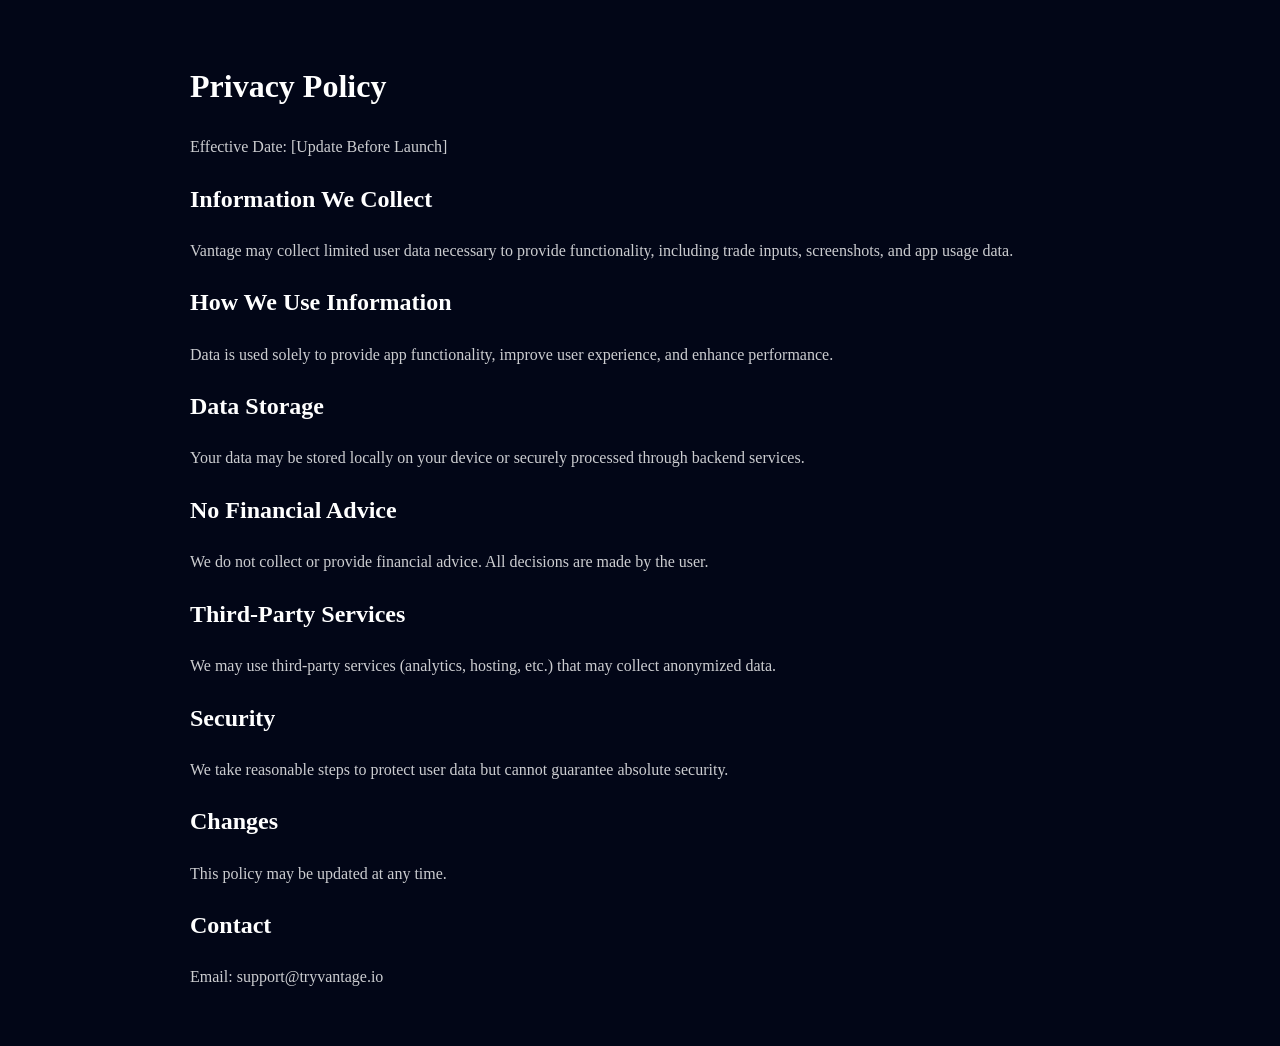
==== privacy.html @ 179d3682 "update website + legal pages" ====
<!DOCTYPE html>
<html lang="en">
<head>
  <meta charset="UTF-8" />
  <title>Privacy Policy - Vantage</title>
  <meta name="viewport" content="width=device-width, initial-scale=1.0" />
  <style>
    body {
      background:#020617;
      color:rgba(255,255,255,0.8);
      font-family:-apple-system,BlinkMacSystemFont,'Segoe UI',Roboto;
      line-height:1.6;
      padding:40px;
      max-width:900px;
      margin:auto;
    }
    h1, h2 {
      color:white;
    }
    a { color:#22c55e; }
  </style>
</head>
<body>

<h1>Privacy Policy</h1>

<p>Effective Date: [Update Before Launch]</p>

<h2>Information We Collect</h2>
<p>Vantage may collect limited user data necessary to provide functionality, including trade inputs, screenshots, and app usage data.</p>

<h2>How We Use Information</h2>
<p>Data is used solely to provide app functionality, improve user experience, and enhance performance.</p>

<h2>Data Storage</h2>
<p>Your data may be stored locally on your device or securely processed through backend services.</p>

<h2>No Financial Advice</h2>
<p>We do not collect or provide financial advice. All decisions are made by the user.</p>

<h2>Third-Party Services</h2>
<p>We may use third-party services (analytics, hosting, etc.) that may collect anonymized data.</p>

<h2>Security</h2>
<p>We take reasonable steps to protect user data but cannot guarantee absolute security.</p>

<h2>Changes</h2>
<p>This policy may be updated at any time.</p>

<h2>Contact</h2>
<p>Email: support@tryvantage.io</p>

</body>
</html>
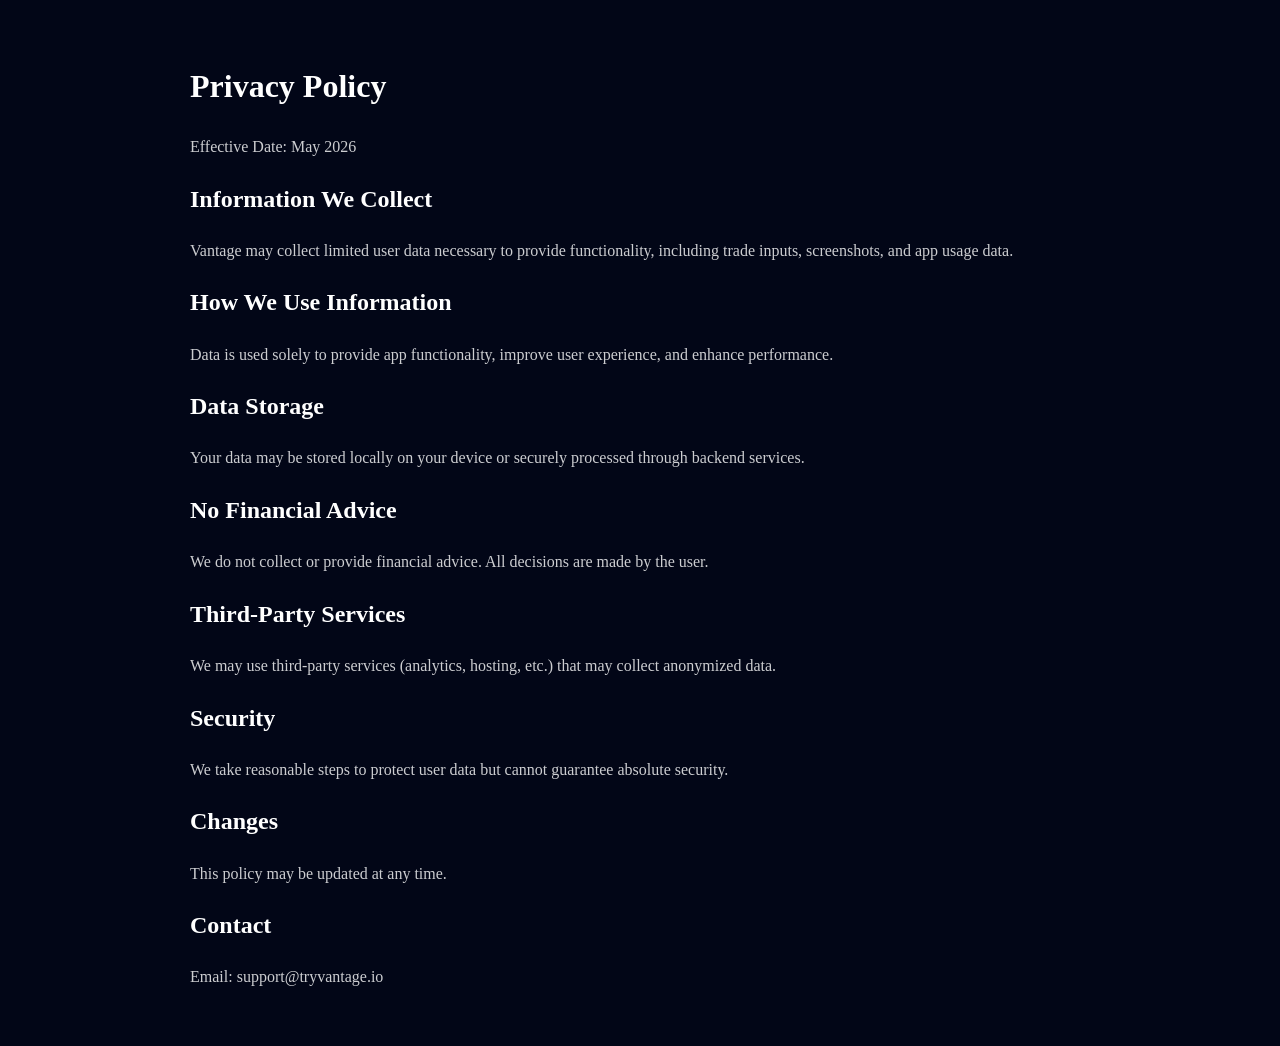
==== commit d04ac6dc: "Polish legal pages for launch" ====
--- a/privacy.html
+++ b/privacy.html
@@ -24,7 +24,7 @@
 
 <h1>Privacy Policy</h1>
 
-<p>Effective Date: [Update Before Launch]</p>
+<p>Effective Date: May 2026</p>
 
 <h2>Information We Collect</h2>
 <p>Vantage may collect limited user data necessary to provide functionality, including trade inputs, screenshots, and app usage data.</p>
